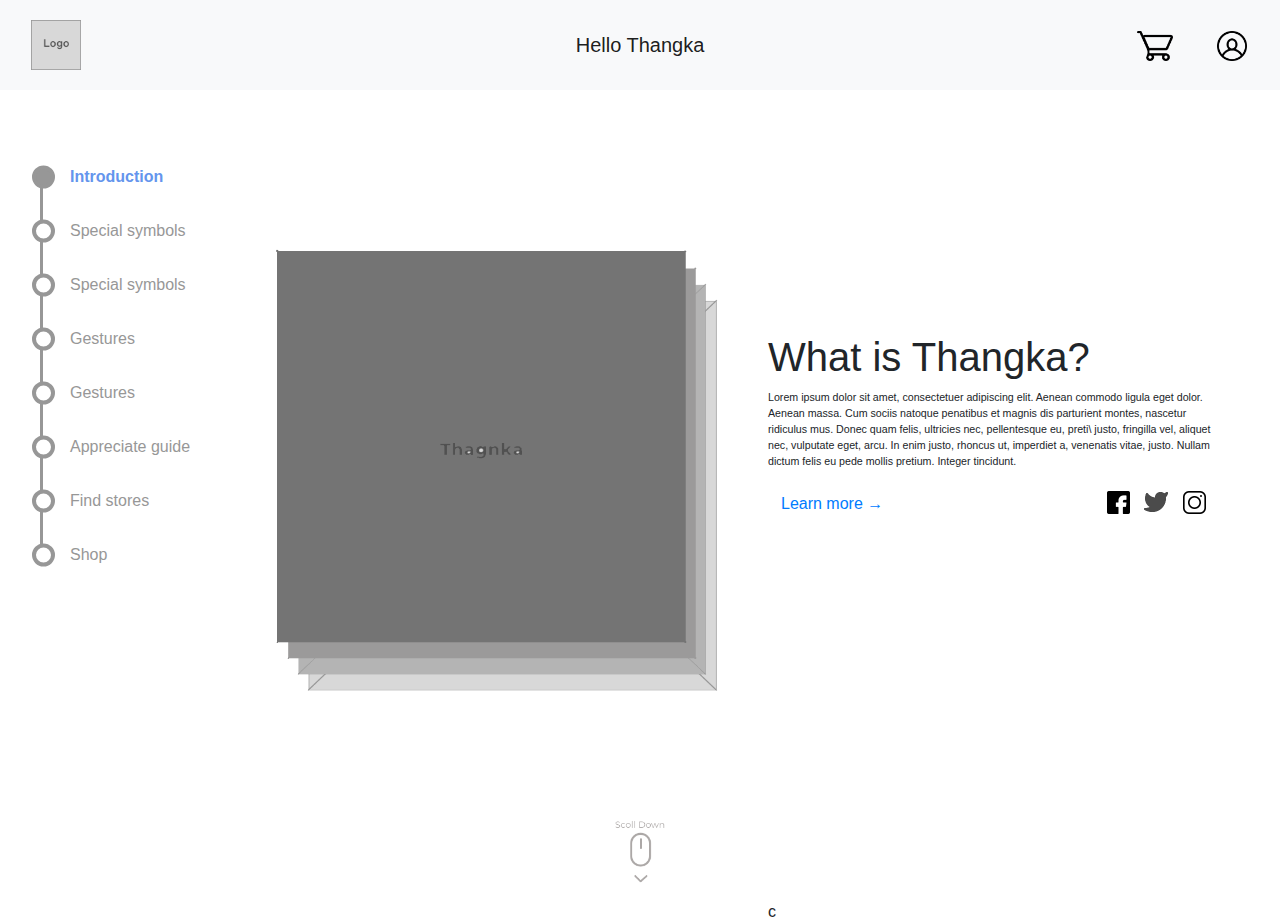
==== index.html @ 7eed2b62 "HTML/CSS" ====
<!doctype html>
<html>

<head>
    <meta name="viewport" content="width=device-width,initial-scale">
    <title>Hello Thangka</title>
    <link rel="stylesheet" href="css/style.css">
    <link rel="stylesheet" href="css/bootstrap.css">
    <link rel="stylesheet" href="css/bootstrap.min.css">
    <script src="parallax.js"></script>
    <script src="enquire.min.js"></script>
</head>

<body>

    <nav class="navbar navbar-expand-lg navbar-light bg-light">

        <nav class="navbar-default">
            <div class="container-fluid">
                <div class="navbar-header">
                    <a class="navbar-brand" href="index.html">
                        <img alt="Brand" src="img/logo.png" height="50">
                    </a>
                </div>
            </div>
        </nav>

        <a class="navbar-brand logo" href="#">Hello Thangka</a>
        <button class="navbar-toggler" type="button" data-toggle="collapse" data-target="#navbarNavAltMarkup" aria-controls="navbarNavAltMarkup" aria-expanded="false" aria-label="Toggle navigation">
            <span class="navbar-toggler-icon"></span>
        </button>


        <div class="collapse navbar-collapse justify-content-end" id="navbarNavAltMarkup">
            <div class="navbar-nav">
                <a type="button" class="btn btn-default btn-lg" href="index2.html">
                    <img class="nav-item" src="img/Cart.png" height="30" alt="shop">
                    <span class="glyphicon glyphicon-star" aria-hidden="true"></span>
                    <a type="button" class="btn btn-default btn-lg" href="index2.html">
                        <img class="nav-item" src="img/user.png" height="30" alt="shop">
                    </a>
                </a>
            </div>
        </div>
    </nav>

    <!--    ver navbar-->


    <nav class="navmenu">

        <ul class="flex-column">
            <li><a href="#" class="active">Introduction</a></li>
            <li><a href="#huge2">Special symbols</a></li>
            <li><a href="#">Special symbols</a></li>
            <li><a href="#">Gestures</a></li>
            <li><a href="#">Gestures</a></li>
            <li><a href="#">Appreciate guide</a></li>
            <li><a href="#">Find stores</a></li>
            <li><a href="#">Shop</a></li>
        </ul>
    </nav>

    <!--    divs   -->
    <div class="huge">
        <div class="colum1"></div>
        <div class="mainthangka">
            <img src="img/sample.png" class="intro-thangka">
            
             <img src="img/sample2.png" class="into-thangka2">
            <img src="img/sample3.png" class="into-thangka3">
            <img src="img/sample4.png" class="into-thangka4">
        </div>
        <div class="three">
            <div class="colum2">

            </div>
            <div class="know-text">
                <h1>What is Thangka?</h1>
                <p class="intro-text">
                    Lorem ipsum dolor sit amet, consectetuer adipiscing elit. Aenean commodo ligula eget dolor. Aenean massa. Cum sociis natoque penatibus et magnis dis parturient montes, nascetur ridiculus mus. Donec quam felis, ultricies nec, pellentesque eu, preti\ justo, fringilla vel, aliquet nec, vulputate eget, arcu. In enim justo, rhoncus ut, imperdiet a, venenatis vitae, justo. Nullam dictum felis eu pede mollis pretium. Integer tincidunt. </p>

                <a href="index2.html"> <button type="button" class="btn btn-link learnmore">Learn more →
                    </button></a>
                <div id="sharelink">
                    <img src="img/facebook.png">
                    <img src="img/twitter.png">
                    <img src="img/Instagram.png">
                </div>
            </div>c

        </div>
        <!-- scroll dwon-->
        <img src="img/scroll.png" id="scroll">
    </div>



    <!--    divs2   -->
    <!--
    <div id="huge2">
        <div class="colum1"></div>
        <div class="mainthangka">
            <img src="img/sample.png" class="intro-thangka">
        </div>
        <div class="three"> 
            <div class="colum2">

            </div>
            <div class="know-text">
                <h1>What is Thangka?</h1>
                <p class="intro-text">
                   Lorem ipsum dolor sit amet, consectetuer adipiscing elit. Aenean commodo ligula eget dolor. Aenean massa. Cum sociis natoque penatibus et magnis dis parturient montes, nascetur ridiculus mus. Donec quam felis, ultricies nec, pellentesque eu, preti\ justo, fringilla vel, aliquet nec, vulputate eget, arcu. In enim justo, rhoncus ut, imperdiet a, venenatis vitae, justo. Nullam dictum felis eu pede mollis pretium. Integer tincidunt. </p>

                    <a href="index2.html"> <button type="button" class="btn btn-link learnmore">Learn more →
                        </button></a>
                    <div class="sharelink">
                        <img src="img/facebook.png">
                        <img src="img/twitter.png">
                        <img src="img/Instagram.png">
                    </div>
            </div>

        </div>
-->
    <!-- scroll dwon-->
<!--
    <img src="img/scroll.png" id="scroll">
    </div>
-->


    <!--
      30% done thangka layer
    <div class="container">
        <ul id="scene">
            <li class="layer" data-depth="-1"><img class="layerimg" src="img/home3.png"></li>
            <li class="layer" data-depth="1"><img class="layerimg" src="img/home2.png"></li>

            <li class="layer" data-depth=".2"><img class="layerimg" src="img/home1.png"></li>

        </ul>
    </div>

-->

    <script src="js/gsap.min.js"></script>
    <script src="js/main.js"></script>
    <script>
        var scene = document.getElementById('scene');
        var parallax = new Parallax(scene);
    </script>

</body></html>
---- css/style.css ----
body {
    margin: 0;
    padding: 0;
    width: 100vw;
    height: 100hw;
    overflow: hidden;
}


ul {
    list-style: none;
}

.container {
    width: 100%;
    height: auto;
    overflow: hidden;
    /*
    background-repeat: no-repeat;  
    background-position: center center;
*/
    background-attachment: fixed;
  margin-left: 20%;

}


/* navbar1 */


.navbar {
    overflow: hidden;
    height: 10vh;
    z-index: 1;
    position: fixed；
}

.logo {
    transform: translateX(-50%);
    left: 50%;
    position: absolute;
}

.btn {
    margin-left: 10px;
    margin-right: 10x;
}


/* sidebar2 */


.navmenu {
    position: fixed;
    top: 50%;
    transform: translateY(-50%);
    z-index: 1;
    width: 20vw;
    height: calc(100vh - 300px);
    background-color: white;
}


.navmenu ul {
    padding-left: 50px;
    position: relative;
}

.navmenu ul::after {
    content: "";
    position: absolute;
    width: 3px;
    height: calc(100% - 58px);
    left: 40px;
    top: 0;
    background: #979797;
    z-index: -1;
    margin-top: 29px;
}

.navmenu ul li {
    padding: 15px 0;
    padding-left: 20px;
}

.navmenu ul li a {
    text-decoration: none;
    position: relative;
    color: #979797;
    font-size: 1rem;
    line-height: 1rem;
    font-weight: 500;
}

.navmenu ul li a:before {
    content: "";
    position: absolute;
    background: white;
    width: 23px;
    height: 23px;
    left: -38px;
    top: 50%;
    transform: translateY(-50%);
    border-radius: 50px;
    border: 4px solid #979797;
    transition: background 250ms;
}

.navmenu ul li a.active {
    font-weight: 700;
    color: cornflowerblue;
}

.navmenu ul li a.active::before {
    background: #979797;
}


/* thangka */

.huge {
    width: 100vw;
    height: 90vh;
    background-color: white;
    position: relative;
}


.colum1 {
    background-color: white;
    width: 20%;
    height: 100%;
    float: left;
}


/*mainthangka section*/
.mainthangka {
    background-color: white;
    width: 40%;
    height: 100%;
    float: left;
    position: relative;

}


.intro-thangka {
    width: 80%;
    position: absolute;
    top: 50%;
    left: 50%;
    transform: translate(-50%, -50%);
}

.into-thangka2 {
    width: 80%;
    position: absolute;
    top: 48%;
    left: 48%;
    transform: translate(-50%, -50%);
}

.into-thangka3 {
    width: 80%;
    position: absolute;
    top: 46%;
    left: 46%;
    transform: translate(-50%, -50%);
}

.into-thangka4 {
    width: 80%;
    position: absolute;
    top: 44%;
    left: 44%;
    transform: translate(-50%, -50%);
}

.three {
    background-color: white;
    width: 40%;
    height: 100%;
    float: left;
    position: relative;
}

.colum2 {
    background-color: white;
    width: 100%;
    height: 30%;
    float: left;
}

.know-text {
    background-color: white;
    height: 70%;
    width: 100%;
    float: left;
    padding-right: 20px;

}

.intro-text {
    font-size: 8pt;
    margin-right: 10%;
}

.learnmore {
    margin-left: 0px;
    padding: 10px;

}


#sharelink {
    position: relative;
    float: right;
    margin-right: 10%;
    
}

#sharelink img{
    margin: 5px;
}

/*scroll down*/
#scroll {
    position: absolute;
    bottom: -15px;
    width: 50px;
    left: 50%;
    transform: translate(-50%, -50%);
    z-index: 2;
}


.mixBlnd {
    background-blend-mode: screen;
}

/* page2 */

.huge2 {
    width: 100vw;
    height: 90vh;
    background-color: red;
    position: relative;
}



/* when the scree width is 600px, there is no sidebar*/
@media screen and (max-width: 600px) {
    body {
        width: 100vw;
        height: 100vh;
        overflow: scroll;
    }

    .navmenu {
        display: none;
    }

    .colum1 {
        display: none;
    }

    .mainthangka {
        position: relative;
        margin-bottom: 50px;
        margin-top: 50px;
        width: 100%;
        height: 50%;
    }
    
.colum2{
    display: none;
}
.know-text{
    
}

}
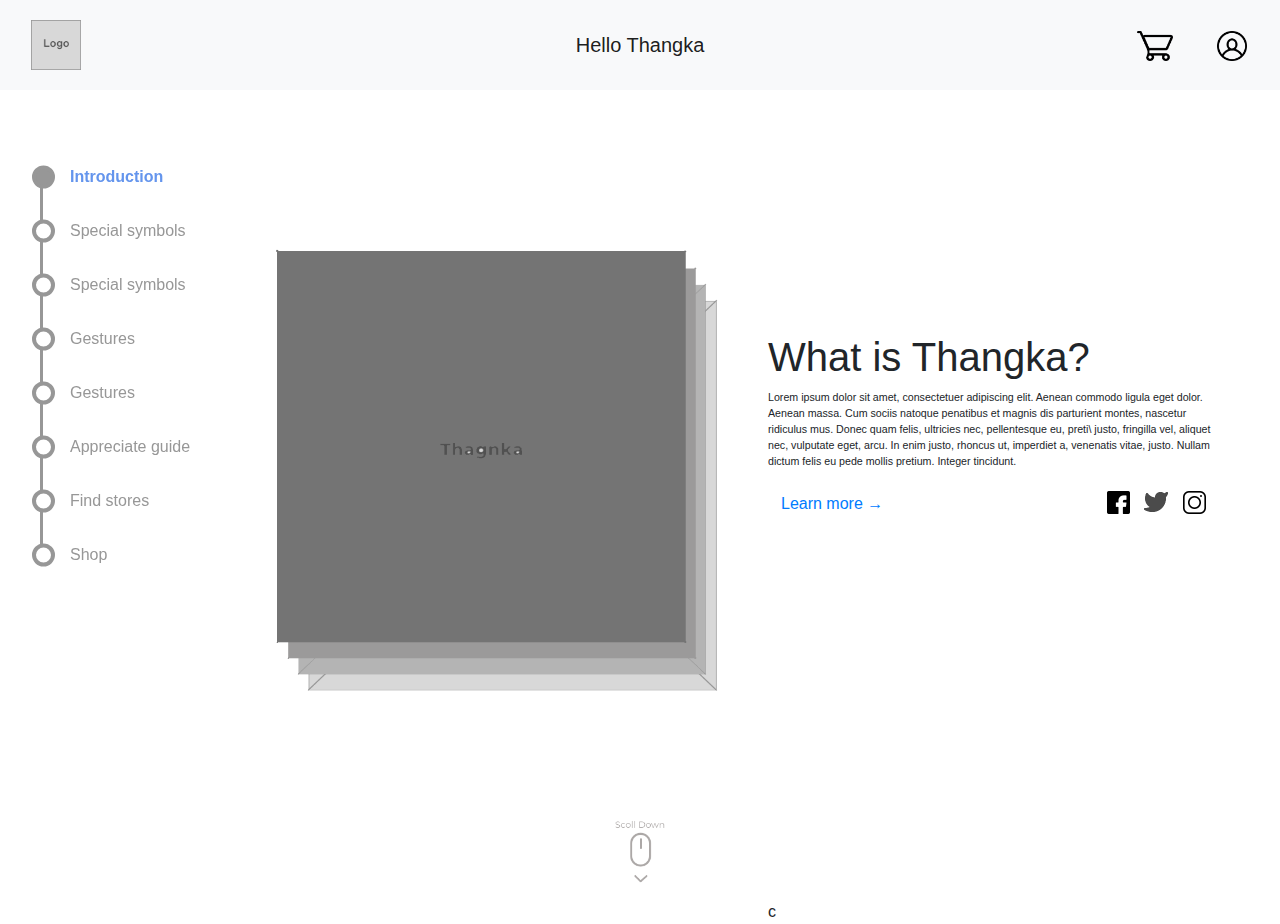
==== commit 1d37a5ec: "add interactive motion" ====
--- a/index.html
+++ b/index.html
@@ -65,11 +65,11 @@
     <div class="huge">
         <div class="colum1"></div>
         <div class="mainthangka">
-            <img src="img/sample.png" class="intro-thangka">
+            <img src="img/sample.png" id="intro-thangka1">
             
-             <img src="img/sample2.png" class="into-thangka2">
-            <img src="img/sample3.png" class="into-thangka3">
-            <img src="img/sample4.png" class="into-thangka4">
+             <img src="img/sample2.png" id="intro-thangka2">
+            <img src="img/sample3.png" id="intro-thangka3">
+            <img src="img/sample4.png" id="intro-thangka4">
         </div>
         <div class="three">
             <div class="colum2">
@@ -143,7 +143,10 @@
     </div>
 
 -->
-
+    <script
+  src="https://code.jquery.com/jquery-3.4.1.min.js"
+  integrity="sha256-CSXorXvZcTkaix6Yvo6HppcZGetbYMGWSFlBw8HfCJo="
+  crossorigin="anonymous"></script>
     <script src="js/gsap.min.js"></script>
     <script src="js/main.js"></script>
     <script>
--- a/css/style.css
+++ b/css/style.css
@@ -57,7 +57,6 @@
     z-index: 1;
     width: 20vw;
     height: calc(100vh - 300px);
-    background-color: white;
 }
 
 
@@ -145,7 +144,7 @@
 }
 
 
-.intro-thangka {
+#intro-thangka1 {
     width: 80%;
     position: absolute;
     top: 50%;
@@ -153,7 +152,7 @@
     transform: translate(-50%, -50%);
 }
 
-.into-thangka2 {
+#intro-thangka2 {
     width: 80%;
     position: absolute;
     top: 48%;
@@ -161,7 +160,7 @@
     transform: translate(-50%, -50%);
 }
 
-.into-thangka3 {
+#intro-thangka3 {
     width: 80%;
     position: absolute;
     top: 46%;
@@ -169,7 +168,7 @@
     transform: translate(-50%, -50%);
 }
 
-.into-thangka4 {
+#intro-thangka4 {
     width: 80%;
     position: absolute;
     top: 44%;
@@ -178,7 +177,6 @@
 }
 
 .three {
-    background-color: white;
     width: 40%;
     height: 100%;
     float: left;
@@ -186,14 +184,12 @@
 }
 
 .colum2 {
-    background-color: white;
     width: 100%;
     height: 30%;
     float: left;
 }
 
 .know-text {
-    background-color: white;
     height: 70%;
     width: 100%;
     float: left;
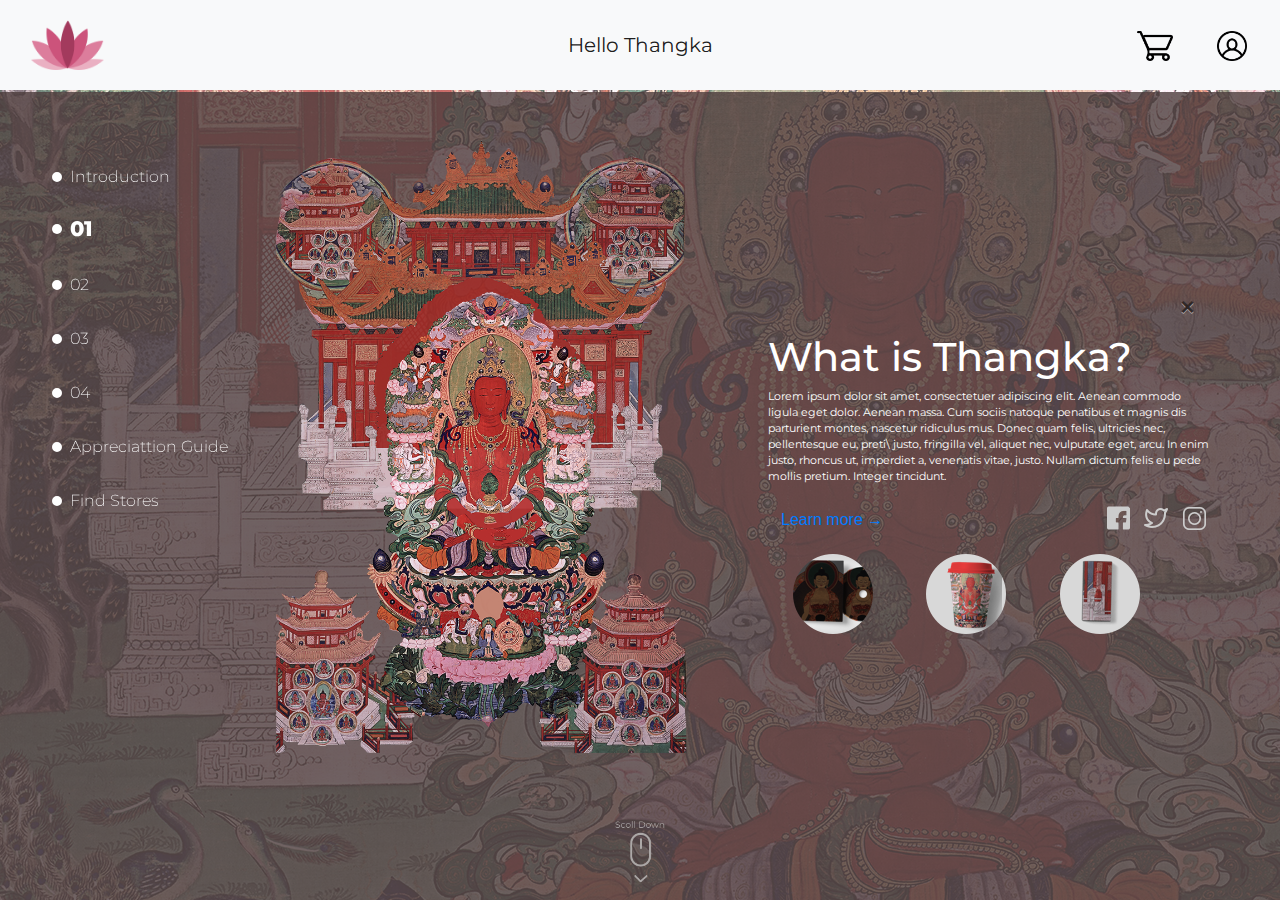
==== commit 8669e939: "complete pages+images" ====
--- a/index.html
+++ b/index.html
@@ -7,6 +7,7 @@
     <link rel="stylesheet" href="css/style.css">
     <link rel="stylesheet" href="css/bootstrap.css">
     <link rel="stylesheet" href="css/bootstrap.min.css">
+
     <script src="parallax.js"></script>
     <script src="enquire.min.js"></script>
 </head>
@@ -18,14 +19,14 @@
         <nav class="navbar-default">
             <div class="container-fluid">
                 <div class="navbar-header">
-                    <a class="navbar-brand" href="index.html">
+                    <a class="navbar-brand" href="landingpage.html">
                         <img alt="Brand" src="img/logo.png" height="50">
                     </a>
                 </div>
             </div>
         </nav>
 
-        <a class="navbar-brand logo" href="#">Hello Thangka</a>
+        <a class="navbar-brand logo" href="landingpage.html">Hello Thangka</a>
         <button class="navbar-toggler" type="button" data-toggle="collapse" data-target="#navbarNavAltMarkup" aria-controls="navbarNavAltMarkup" aria-expanded="false" aria-label="Toggle navigation">
             <span class="navbar-toggler-icon"></span>
         </button>
@@ -33,49 +34,59 @@
 
         <div class="collapse navbar-collapse justify-content-end" id="navbarNavAltMarkup">
             <div class="navbar-nav">
-                <a type="button" class="btn btn-default btn-lg" href="index2.html">
+                <a type="button" class="btn btn-default btn-lg" href="eshopindex.html">
+
                     <img class="nav-item" src="img/Cart.png" height="30" alt="shop">
                     <span class="glyphicon glyphicon-star" aria-hidden="true"></span>
-                    <a type="button" class="btn btn-default btn-lg" href="index2.html">
+                    <a type="button" class="btn btn-default btn-lg" href="eshopindex.html">
                         <img class="nav-item" src="img/user.png" height="30" alt="shop">
                     </a>
                 </a>
             </div>
         </div>
     </nav>
-
     <!--    ver navbar-->
 
 
     <nav class="navmenu">
 
         <ul class="flex-column">
-            <li><a href="#" class="active">Introduction</a></li>
-            <li><a href="#huge2">Special symbols</a></li>
-            <li><a href="#">Special symbols</a></li>
-            <li><a href="#">Gestures</a></li>
-            <li><a href="#">Gestures</a></li>
-            <li><a href="#">Appreciate guide</a></li>
-            <li><a href="#">Find stores</a></li>
-            <li><a href="#">Shop</a></li>
+            <li><a href="#">Introduction</a></li>
+            <li><a href="index.html" class="active">01</a></li>
+            <li><a href="page2.html">02</a></li>
+            <li><a href="page3.html">03</a></li>
+            <li><a href="page4.html">04</a></li>
+            <li><a href="guide.html">Appreciattion Guide</a></li>
+            <li><a href="findstore.html">Find Stores</a></li>
+
         </ul>
     </nav>
 
     <!--    divs   -->
-    <div class="huge">
+    <div class="huge" style="background-image: url('img/bg2.png');">
         <div class="colum1"></div>
         <div class="mainthangka">
-            <img src="img/sample.png" id="intro-thangka1">
-            
-             <img src="img/sample2.png" id="intro-thangka2">
-            <img src="img/sample3.png" id="intro-thangka3">
-            <img src="img/sample4.png" id="intro-thangka4">
+
+            <img src="img/2-4.png" id="intro-thangka4" class="thangkachange">
+            <img src="img/2-3.png" id="intro-thangka3" class="thangkachange">
+            <img src="img/2-2.png" id="intro-thangka2" class="thangkachange">
+            <img src="img/2-1.png" id="intro-thangka1" class="thangkachange">
+
+            <!--
+             <span name="videoTitle"><strong>My Initial Text</strong></span>
+<img src="image.png" onclick="document.getElementsByName('videoTitle')[0].getElementsByTagName('strong')[0].innerHTML = 'My Text'" />
+-->
+
         </div>
         <div class="three">
             <div class="colum2">
 
+                <button type="button" class="close" aria-label="Close">
+                    <span aria-hidden="true">&times;</span>
+                </button>
+
             </div>
-            <div class="know-text">
+            <div class="know-text" name="symbolname">
                 <h1>What is Thangka?</h1>
                 <p class="intro-text">
                     Lorem ipsum dolor sit amet, consectetuer adipiscing elit. Aenean commodo ligula eget dolor. Aenean massa. Cum sociis natoque penatibus et magnis dis parturient montes, nascetur ridiculus mus. Donec quam felis, ultricies nec, pellentesque eu, preti\ justo, fringilla vel, aliquet nec, vulputate eget, arcu. In enim justo, rhoncus ut, imperdiet a, venenatis vitae, justo. Nullam dictum felis eu pede mollis pretium. Integer tincidunt. </p>
@@ -87,7 +98,18 @@
                     <img src="img/twitter.png">
                     <img src="img/Instagram.png">
                 </div>
-            </div>c
+                <div id="products">
+                    <a href="eshopindex.html">
+                        <img src="img/cd.png" alt="cd" class="cd" href="eshopindex.html">
+                    </a>
+                    <a href="eshopindex.html">
+                        <img src="img/bottole.png" class="bottole" href="eshopindex.html"></a>
+                    <a href="eshopindex.html">
+                        <img src="img/earser.png" class="earser">
+                    </a>
+
+                </div>
+            </div>
 
         </div>
         <!-- scroll dwon-->
@@ -96,57 +118,9 @@
 
 
 
-    <!--    divs2   -->
-    <!--
-    <div id="huge2">
-        <div class="colum1"></div>
-        <div class="mainthangka">
-            <img src="img/sample.png" class="intro-thangka">
-        </div>
-        <div class="three"> 
-            <div class="colum2">
-
-            </div>
-            <div class="know-text">
-                <h1>What is Thangka?</h1>
-                <p class="intro-text">
-                   Lorem ipsum dolor sit amet, consectetuer adipiscing elit. Aenean commodo ligula eget dolor. Aenean massa. Cum sociis natoque penatibus et magnis dis parturient montes, nascetur ridiculus mus. Donec quam felis, ultricies nec, pellentesque eu, preti\ justo, fringilla vel, aliquet nec, vulputate eget, arcu. In enim justo, rhoncus ut, imperdiet a, venenatis vitae, justo. Nullam dictum felis eu pede mollis pretium. Integer tincidunt. </p>
-
-                    <a href="index2.html"> <button type="button" class="btn btn-link learnmore">Learn more →
-                        </button></a>
-                    <div class="sharelink">
-                        <img src="img/facebook.png">
-                        <img src="img/twitter.png">
-                        <img src="img/Instagram.png">
-                    </div>
-            </div>
-
-        </div>
--->
-    <!-- scroll dwon-->
-<!--
-    <img src="img/scroll.png" id="scroll">
-    </div>
--->
 
 
-    <!--
-      30% done thangka layer
-    <div class="container">
-        <ul id="scene">
-            <li class="layer" data-depth="-1"><img class="layerimg" src="img/home3.png"></li>
-            <li class="layer" data-depth="1"><img class="layerimg" src="img/home2.png"></li>
-
-            <li class="layer" data-depth=".2"><img class="layerimg" src="img/home1.png"></li>
-
-        </ul>
-    </div>
-
--->
-    <script
-  src="https://code.jquery.com/jquery-3.4.1.min.js"
-  integrity="sha256-CSXorXvZcTkaix6Yvo6HppcZGetbYMGWSFlBw8HfCJo="
-  crossorigin="anonymous"></script>
+    <script src="https://code.jquery.com/jquery-3.4.1.min.js" integrity="sha256-CSXorXvZcTkaix6Yvo6HppcZGetbYMGWSFlBw8HfCJo=" crossorigin="anonymous"></script>
     <script src="js/gsap.min.js"></script>
     <script src="js/main.js"></script>
     <script>
--- a/css/style.css
+++ b/css/style.css
@@ -1,9 +1,19 @@
+@import url('https://fonts.googleapis.com/css2?family=Montserrat:ital,wght@0,100;0,200;0,300;0,400;0,500;0,600;0,700;0,800;0,900;1,100;1,200;1,300;1,400;1,500;1,600;1,700;1,800;1,900&display=swap');
+
+/********** font family *******/
+
+
+
+
+
 body {
     margin: 0;
     padding: 0;
     width: 100vw;
     height: 100hw;
     overflow: hidden;
+
+
 }
 
 
@@ -20,15 +30,21 @@
     background-position: center center;
 */
     background-attachment: fixed;
-  margin-left: 20%;
+    margin-left: 20%;
 
 }
 
 
 /* navbar1 */
 
+.bg-light {
+    background-color: red;
+}
+.logo{
+font-family: 'Montserrat', sans-serif; }
 
 .navbar {
+    background-color: transparent;
     overflow: hidden;
     height: 10vh;
     z-index: 1;
@@ -65,18 +81,6 @@
     position: relative;
 }
 
-.navmenu ul::after {
-    content: "";
-    position: absolute;
-    width: 3px;
-    height: calc(100% - 58px);
-    left: 40px;
-    top: 0;
-    background: #979797;
-    z-index: -1;
-    margin-top: 29px;
-}
-
 .navmenu ul li {
     padding: 15px 0;
     padding-left: 20px;
@@ -85,48 +89,57 @@
 .navmenu ul li a {
     text-decoration: none;
     position: relative;
-    color: #979797;
-    font-size: 1rem;
-    line-height: 1rem;
-    font-weight: 500;
+    color: white;
+    font-size: 0.5 rem;
+    line-height: 0.5rem;
+    font-weight: 200;
+    font-family: 'Montserrat', sans-serif;
 }
 
 .navmenu ul li a:before {
     content: "";
     position: absolute;
-    background: white;
-    width: 23px;
-    height: 23px;
-    left: -38px;
+    background-color: white;
+    width: 10px;
+    height: 10px;
+    left: -18px;
     top: 50%;
     transform: translateY(-50%);
     border-radius: 50px;
-    border: 4px solid #979797;
+    border: 4px solid white;
     transition: background 250ms;
 }
 
 .navmenu ul li a.active {
-    font-weight: 700;
-    color: cornflowerblue;
+    font-weight: 800;
+    font-size: 21px;
+    color: white;
+    width: 20px;
+    height: 20px;
+
 }
 
 .navmenu ul li a.active::before {
-    background: #979797;
-}
-
+    background: white;
+    border: white;
+    font-size: 10px;
+}
+
+.navmenu ul li a:hover {
+    color: #BFC3D0;
+}
 
 /* thangka */
 
 .huge {
     width: 100vw;
     height: 90vh;
-    background-color: white;
-    position: relative;
+    position: relative;
+
 }
 
 
 .colum1 {
-    background-color: white;
     width: 20%;
     height: 100%;
     float: left;
@@ -135,13 +148,13 @@
 
 /*mainthangka section*/
 .mainthangka {
-    background-color: white;
     width: 40%;
     height: 100%;
     float: left;
     position: relative;
-
-}
+}
+
+
 
 
 #intro-thangka1 {
@@ -181,6 +194,7 @@
     height: 100%;
     float: left;
     position: relative;
+
 }
 
 .colum2 {
@@ -195,11 +209,28 @@
     float: left;
     padding-right: 20px;
 
+}
+
+.close {
+    width: 20px;
+    height: 20px;
+    position: absolute;
+    margin-left: 80%;
+    margin-top: 40%;
+
+}
+
+h1 {
+    font-family: 'Montserrat', sans-serif;
+    font-size: 20px;
+    color: white;
 }
 
 .intro-text {
     font-size: 8pt;
     margin-right: 10%;
+    font-family: 'Montserrat', sans-serif;
+    color: white;
 }
 
 .learnmore {
@@ -213,10 +244,10 @@
     position: relative;
     float: right;
     margin-right: 10%;
-    
-}
-
-#sharelink img{
+
+}
+
+#sharelink img {
     margin: 5px;
 }
 
@@ -235,6 +266,35 @@
     background-blend-mode: screen;
 }
 
+#products {
+    /*    background-color: aqua;*/
+    width: 100%;
+    height: 20%;
+    padding-top: 3%;
+
+}
+
+.bottole,
+.cd,
+.earser {
+    margin: 0 5%;
+}
+
+.bottole:hover {
+    opacity: 0.4;
+    filter: alpha(opacity=40);
+}
+
+.cd:hover {
+    opacity: 0.7;
+    filter: alpha(opacity=70);
+}
+
+.earser:hover {
+    opacity: 0.7;
+    filter: alpha(opacity=70);
+}
+
 /* page2 */
 
 .huge2 {
@@ -246,6 +306,38 @@
 
 
 
+
+
+/*homepage*/
+
+#homepage{
+    width: 100vw;
+    height: 100vh;
+    
+}
+
+.homeimage{
+    width: 100%;
+    height: 90%;
+    
+    float: left;
+}
+
+
+/*intropage*/
+
+#intropage{
+    width: 100vw;
+    height: 100vh;
+    
+}
+
+.introimage{
+    width: 100%;
+    height: 90%;
+    
+    float: left;
+}
 /* when the scree width is 600px, there is no sidebar*/
 @media screen and (max-width: 600px) {
     body {
@@ -269,14 +361,11 @@
         width: 100%;
         height: 50%;
     }
-    
-.colum2{
-    display: none;
-}
-.know-text{
-    
-}
-
-}
-
-
+
+    .colum2 {
+        display: none;
+    }
+
+    .know-text {}
+
+}
